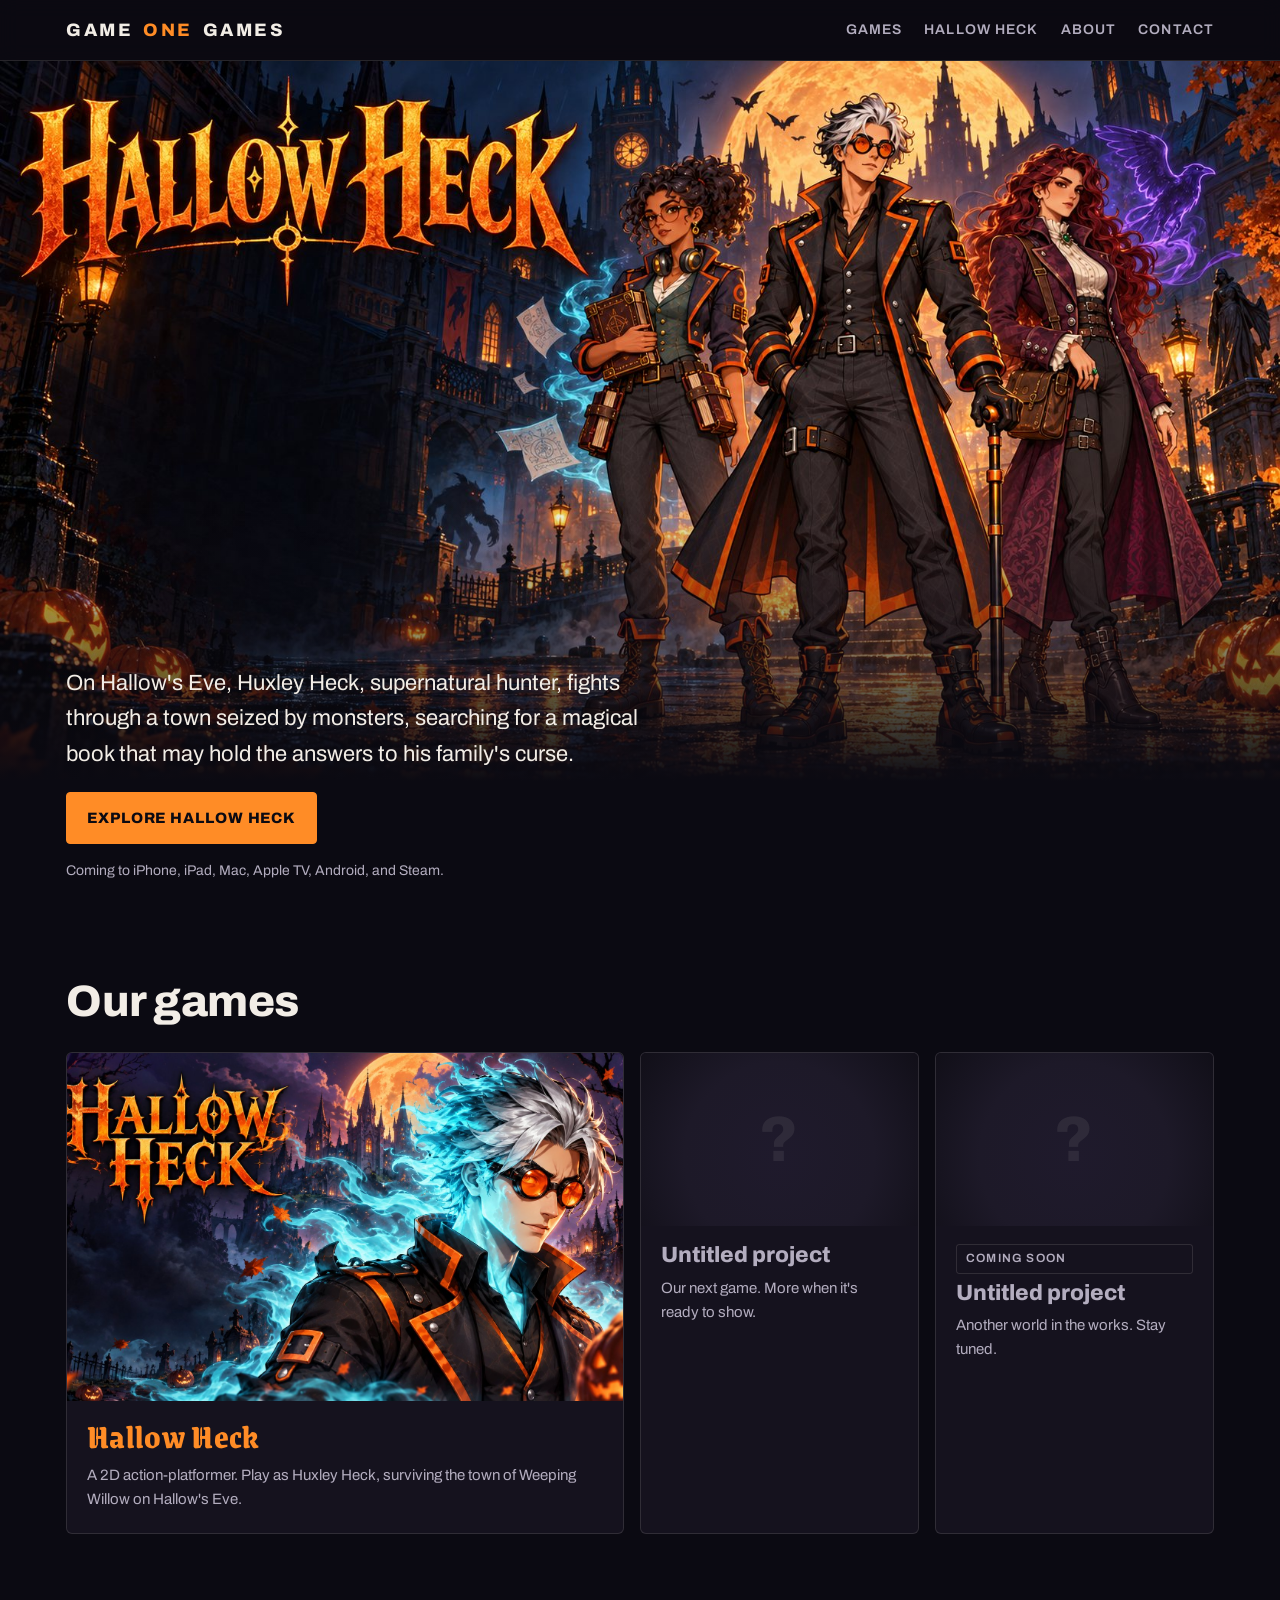
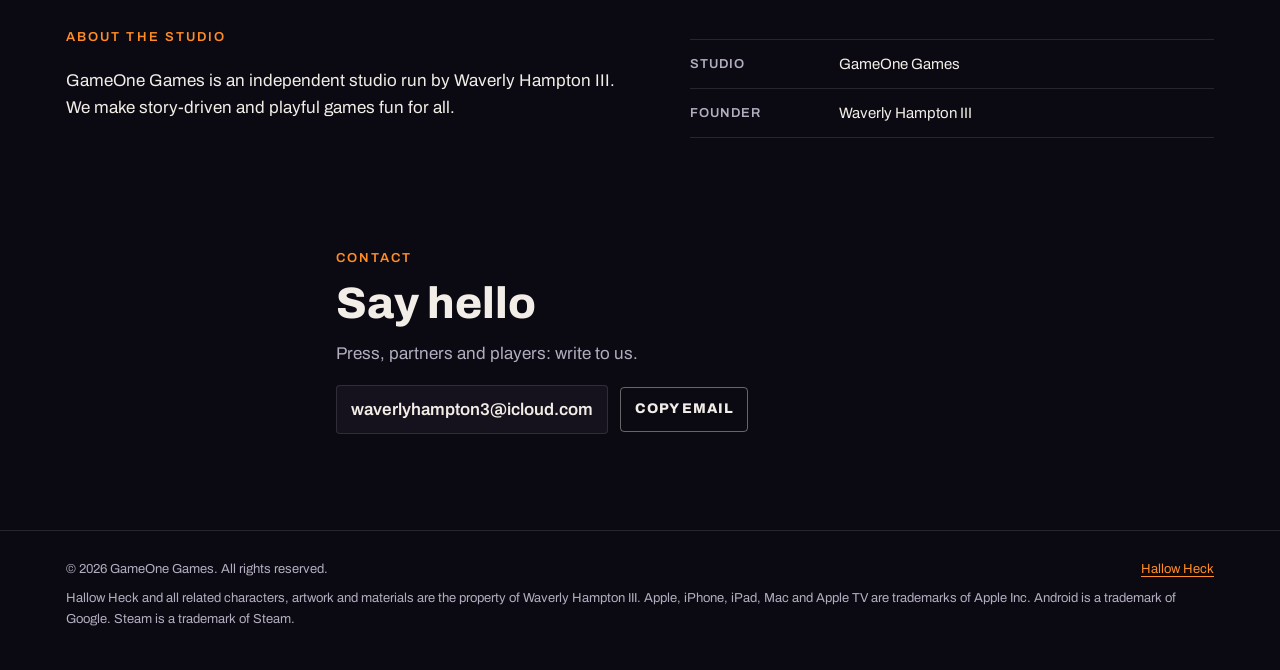
==== index.html @ ec11368b "Website update" ====
<!doctype html>
<html lang="en">
<head>
<meta charset="utf-8">
<meta name="viewport" content="width=device-width, initial-scale=1, viewport-fit=cover">
<title>GameOne Games</title>
<meta name="description" content="GameOne Games is an independent game studio.">
<meta property="og:title" content="GameOne Games">
<meta property="og:description" content="An independent game studio based in Southern California.">
<meta property="og:image" content="assets/img/title_night_watch.jpg">
<meta name="theme-color" content="#0b0a12">
<link rel="icon" href="assets/favicon.png">
<link rel="apple-touch-icon" href="assets/apple-touch-icon.png">
<link rel="preload" href="assets/fonts/Archivo-ExtraBold.woff2" as="font" type="font/woff2" crossorigin>
<link rel="stylesheet" href="assets/site.css">
</head>
<body>

<header class="site-head">
  <div class="wrap">
    <a class="wordmark" href="./" aria-label="GameOne Games home">Game<span class="one">One</span> Games</a>
    <nav class="nav" aria-label="Main">
      <a href="#games">Games</a>
      <a href="hallow-heck/">Hallow Heck</a>
      <a href="#about">About</a>
      <a href="#contact">Contact</a>
    </nav>
  </div>
</header>

<main id="main">
  <section class="home-hero" aria-labelledby="hero-title">
    <div class="hero-art">
      <img src="assets/img/title_night_watch.jpg" alt="Hallow Heck title art: Huxley Heck, Circe Cirila and Morgan Magisty on a moonlit street in Weeping Willow." width="1672" height="941">
    </div>
    <div class="wrap hero-text">
      <h1 id="hero-title" class="sr-only">Hallow Heck</h1>
      <p class="pitch">On Hallow's Eve, Huxley Heck, supernatural hunter, fights through a town seized by monsters, searching for a magical book that may hold the answers to his family's curse.</p>
      <div class="actions">
        <a class="btn" href="hallow-heck/">Explore Hallow Heck</a>
      </div>
      <p class="note">Coming to iPhone, iPad, Mac, Apple TV, Android, and Steam.</p>
    </div>
  </section>

  <section class="section" id="games" aria-labelledby="games-title">
    <div class="wrap">
      <div class="section-head">
        <h2 id="games-title">Our games</h2>
      </div>
      <div class="games">
        <a class="game-card featured" href="hallow-heck/">
          <div class="art"><img src="assets/img/title_between_worlds.jpg" alt="Hauntly Hux, glowing with spectral flame, in front of a moonlit cathedral" loading="lazy" width="1672" height="941"></div>
          <div class="body">
            <h3>Hallow Heck</h3>
            <p>A 2D action-platformer. Play as Huxley Heck, surviving the town of Weeping Willow on Hallow's Eve.</p>
          </div>
        </a>
        <div class="game-card soon">
          <div class="art" aria-hidden="true"><span>?</span></div>
          <div class="body">
            <h3>Untitled project</h3>
            <p>Our next game. More when it's ready to show.</p>
          </div>
        </div>
        <div class="game-card soon">
          <div class="art" aria-hidden="true"><span>?</span></div>
          <div class="body">
            <span class="chip">Coming soon</span>
            <h3>Untitled project</h3>
            <p>Another world in the works. Stay tuned.</p>
          </div>
        </div>
      </div>
    </div>
  </section>

  <section class="section" id="about" aria-labelledby="about-title">
    <div class="wrap about">
      <div class="read">
        <span class="eyebrow">About the studio</span>
        <p style="margin-top: 18px;">GameOne Games is an independent studio run by Waverly Hampton III. We make story-driven and playful games fun for all.</p>
      </div>
      <dl class="facts">
        <div><dt>Studio</dt><dd>GameOne Games</dd></div>
        <div><dt>Founder</dt><dd>Waverly Hampton III</dd></div>
      </dl>
    </div>
  </section>

  <section class="section" id="contact" aria-labelledby="contact-title">
    <div class="wrap read">
      <span class="eyebrow">Contact</span>
      <h2 id="contact-title" style="font-family: var(--studio); font-weight: 800; font-size: clamp(30px, 4vw, 44px); margin-top: 10px;">Say hello</h2>
      <p style="margin-top: 14px;" class="muted">Press, partners and players: write to us.</p>
      <div class="contact-box">
        <code id="email">waverlyhampton3@icloud.com</code>
        <button type="button" data-copy="email">Copy email</button>
      </div>
    </div>
  </section>
</main>

<footer class="site-foot">
  <div class="wrap">
    <div class="row"><span>© 2026 GameOne Games. All rights reserved.</span><a href="hallow-heck/">Hallow Heck</a></div>
    <span>Hallow Heck and all related characters, artwork and materials are the property of Waverly Hampton III. Apple, iPhone, iPad, Mac and Apple TV are trademarks of Apple Inc. Android is a trademark of Google. Steam is a trademark of Steam.</span>
  </div>
</footer>

<script>
  // Copy the email address (falls back to selecting it).
  document.querySelectorAll("[data-copy]").forEach(function (button) {
    button.addEventListener("click", function () {
      var el = document.getElementById(button.dataset.copy);
      var text = el.textContent.trim();
      var done = function () { button.textContent = "Copied"; setTimeout(function () { button.textContent = "Copy email"; }, 1600); };
      var select = function () { var r = document.createRange(); r.selectNodeContents(el); var s = getSelection(); s.removeAllRanges(); s.addRange(r); };
      if (navigator.clipboard) { navigator.clipboard.writeText(text).then(done, select); } else { select(); }
    });
  });
</script>
</body>
</html>
---- assets/site.css ----
/* GameOne Games: the studio pages set in Archivo; Hallow Heck's own pages in the game's Grenze
   and Grenze Gotisch, its night-street palette and its menu orange. One stylesheet for both. */

@font-face { font-family: "Archivo"; src: url("fonts/Archivo-Regular.woff2") format("woff2"); font-weight: 400; font-display: swap; }
@font-face { font-family: "Archivo"; src: url("fonts/Archivo-SemiBold.woff2") format("woff2"); font-weight: 600; font-display: swap; }
@font-face { font-family: "Archivo"; src: url("fonts/Archivo-ExtraBold.woff2") format("woff2"); font-weight: 800; font-display: swap; }
@font-face { font-family: "Grenze"; src: url("fonts/Grenze-Regular.woff2") format("woff2"); font-weight: 400; font-display: swap; }
@font-face { font-family: "Grenze"; src: url("fonts/Grenze-SemiBold.woff2") format("woff2"); font-weight: 600; font-display: swap; }
@font-face { font-family: "Grenze"; src: url("fonts/Grenze-Bold.woff2") format("woff2"); font-weight: 700; font-display: swap; }
@font-face { font-family: "Grenze Gotisch"; src: url("fonts/GrenzeGotisch-Bold.woff2") format("woff2"); font-weight: 700; font-display: swap; }
@font-face { font-family: "Grenze Gotisch"; src: url("fonts/GrenzeGotisch-ExtraBold.woff2") format("woff2"); font-weight: 800; font-display: swap; }

:root {
  color-scheme: dark;
  --void: #0b0a12;        /* the night behind everything */
  --panel: #15121e;       /* raised surfaces */
  --panel-2: #1d1928;
  --line: rgba(242, 237, 230, 0.12);
  --bone: #f2ede6;        /* text */
  --mist: #b3adbf;        /* secondary text */
  --ember: #ff8c26;       /* the game's menu orange */
  --ember-deep: #e8742a;  /* Hux's trim */
  --spectral: #5fd3e0;    /* Hauntly glow, Circe */
  --violet: #b67cff;      /* Morgan */
  --blood: #ff594a;       /* GAME OVER */
  --studio: "Archivo", "Helvetica Neue", Arial, sans-serif;
  --hh-display: "Grenze Gotisch", "Luminari", Georgia, serif;
  --hh-text: "Grenze", Georgia, "Times New Roman", serif;
  --gutter: max(16px, env(safe-area-inset-left, 0px));
  --gutter-r: max(16px, env(safe-area-inset-right, 0px));
}

* { box-sizing: border-box; }
html { scroll-behavior: smooth; }
@media (prefers-reduced-motion: reduce) { html { scroll-behavior: auto; } *, *::before, *::after { animation: none !important; transition: none !important; } }
body { margin: 0; background: var(--void); color: var(--bone); font-family: var(--studio); font-size: 17px; line-height: 1.6; -webkit-font-smoothing: antialiased; }
img { max-width: 100%; height: auto; display: block; }
a { color: var(--ember); text-underline-offset: 3px; }
a:hover { color: #ffb066; }
:focus-visible { outline: 2px solid var(--spectral); outline-offset: 3px; border-radius: 2px; }
p { margin: 0; }
h1, h2, h3 { margin: 0; text-wrap: balance; line-height: 1.05; }
.wrap { max-width: 1180px; margin: 0 auto; padding-left: var(--gutter); padding-right: var(--gutter-r); }
.read { max-width: 64ch; }
.skip { position: absolute; left: -999px; top: 8px; background: var(--ember); color: var(--void); padding: 8px 12px; z-index: 100; }
.skip:focus { left: 8px; }

/* ---------- Site header (both pages) ---------- */
.site-head { position: sticky; top: 0; z-index: 50; background: rgba(11, 10, 18, 0.82); backdrop-filter: blur(10px); -webkit-backdrop-filter: blur(10px); border-bottom: 1px solid var(--line); padding-top: env(safe-area-inset-top, 0px); }
.site-head .wrap { display: flex; align-items: center; justify-content: space-between; gap: 16px; min-height: 60px; }
.wordmark { font-family: var(--studio); font-weight: 800; font-size: 18px; letter-spacing: 0.14em; text-transform: uppercase; color: var(--bone); text-decoration: none; display: inline-flex; align-items: center; gap: 10px; white-space: nowrap; }
.wordmark .one { color: var(--ember); }
.wordmark:hover { color: var(--bone); }
.nav { display: flex; gap: 22px; flex-wrap: wrap; justify-content: flex-end; }
.nav a { color: var(--mist); text-decoration: none; font-weight: 600; font-size: 14px; letter-spacing: 0.08em; text-transform: uppercase; }
.nav a:hover, .nav a[aria-current="page"] { color: var(--bone); }
@media (max-width: 560px) { .nav { gap: 14px; } .nav a { font-size: 12px; } .wordmark { font-size: 15px; letter-spacing: 0.1em; } }

.eyebrow { font-family: var(--studio); font-weight: 600; font-size: 13px; letter-spacing: 0.16em; text-transform: uppercase; color: var(--ember); }
.btn { display: inline-flex; align-items: center; gap: 8px; font-family: var(--studio); font-weight: 800; font-size: 15px; letter-spacing: 0.06em; text-transform: uppercase; text-decoration: none; padding: 13px 20px; border-radius: 4px; border: 1.5px solid var(--ember); color: var(--void); background: var(--ember); transition: transform 0.15s, background 0.15s; }
.btn:hover { background: #ffa04d; color: var(--void); transform: translateY(-1px); }
.btn.ghost { background: transparent; color: var(--bone); border-color: rgba(242, 237, 230, 0.4); }
.btn.ghost:hover { border-color: var(--bone); color: var(--bone); }
.chip { display: inline-block; font-family: var(--studio); font-weight: 600; font-size: 12px; letter-spacing: 0.1em; text-transform: uppercase; padding: 4px 9px; border-radius: 3px; border: 1px solid var(--line); color: var(--mist); }

/* ---------- Studio home ---------- */
.sr-only { position: absolute; width: 1px; height: 1px; overflow: hidden; clip: rect(0 0 0 0); white-space: nowrap; }
/* The hero: the approved title artwork shown whole (its HALLOW HECK lettering is the title),
   fading into the page, with the text just below it. */
.hero-art { position: relative; width: 100%; aspect-ratio: 1672 / 941; max-height: 86vh; overflow: hidden; }
.hero-art img { position: absolute; inset: 0; width: 100%; height: 100%; object-fit: cover; object-position: center top; }
.hero-art::after { content: ""; position: absolute; inset: 0; background: linear-gradient(0deg, var(--void) 0%, rgba(11, 10, 18, 0.6) 14%, rgba(11, 10, 18, 0) 40%); }
.hero-text { position: relative; z-index: 1; margin-top: clamp(-150px, -9vw, -24px); display: grid; gap: 16px; padding-bottom: 8px; }
.home-hero .pitch { font-size: clamp(18px, 2vw, 22px); max-width: 46ch; color: var(--bone); }
.home-hero .actions { display: flex; gap: 12px; flex-wrap: wrap; margin-top: 4px; }
.home-hero .note { color: var(--mist); font-size: 14px; }

.section { padding-block: 88px 0; }
.section-head { display: flex; justify-content: space-between; align-items: end; gap: 16px; flex-wrap: wrap; margin-bottom: 28px; }
.section-head h2 { font-family: var(--studio); font-weight: 800; font-size: clamp(30px, 4vw, 44px); letter-spacing: -0.01em; }

.games { display: grid; grid-template-columns: 2fr 1fr 1fr; gap: 16px; }
.game-card { position: relative; display: grid; grid-template-rows: auto 1fr; background: var(--panel); border: 1px solid var(--line); border-radius: 6px; overflow: hidden; text-decoration: none; color: var(--bone); min-width: 0; }
.game-card .art { aspect-ratio: 16 / 10; overflow: hidden; background: var(--panel-2); }
.game-card .art img { width: 100%; height: 100%; object-fit: cover; transition: transform 0.5s; }
.game-card:hover .art img { transform: scale(1.03); }
.game-card .body { padding: 18px 20px 22px; display: grid; gap: 8px; align-content: start; }
.game-card h3 { font-family: var(--studio); font-weight: 800; font-size: 22px; }
.game-card.featured h3 { font-family: var(--hh-display); font-size: 34px; color: var(--ember); letter-spacing: 0.01em; }
.game-card p { color: var(--mist); font-size: 15px; }
.game-card.featured:hover { border-color: rgba(255, 140, 38, 0.6); }
.game-card.featured:hover h3 { color: #ffa04d; }
.soon .art { display: grid; place-items: center; background: radial-gradient(circle at 50% 60%, #1f1a2c 0%, var(--panel-2) 55%, #110f18 100%); }
.soon .art span { font-family: var(--studio); font-weight: 800; font-size: 64px; color: rgba(242, 237, 230, 0.08); letter-spacing: 0.04em; }
.soon .body h3 { color: var(--mist); }
@media (max-width: 860px) { .games { grid-template-columns: minmax(0, 1fr) minmax(0, 1fr); } .games .featured { grid-column: 1 / -1; } }
@media (max-width: 520px) { .games { grid-template-columns: minmax(0, 1fr); } }

.about { display: grid; grid-template-columns: minmax(0, 1.1fr) minmax(0, 1fr); gap: 48px; align-items: start; }
.about p + p { margin-top: 14px; }
.about .facts { display: grid; gap: 0; border-top: 1px solid var(--line); }
.about .facts div { display: grid; grid-template-columns: 9em minmax(0, 1fr); gap: 14px; padding-block: 12px; border-bottom: 1px solid var(--line); font-size: 15px; }
.about .facts dt { color: var(--mist); font-weight: 600; font-size: 13px; letter-spacing: 0.08em; text-transform: uppercase; padding-top: 2px; }
.about .facts dd { margin: 0; }
@media (max-width: 760px) { .about { grid-template-columns: minmax(0, 1fr); gap: 28px; } }

.contact-box { display: flex; flex-wrap: wrap; gap: 12px; align-items: center; margin-top: 18px; }
.contact-box code { font-family: var(--studio); font-size: 17px; font-weight: 600; background: var(--panel); border: 1px solid var(--line); padding: 10px 14px; border-radius: 4px; user-select: all; overflow-wrap: anywhere; }
.contact-box button { font: inherit; font-weight: 800; font-size: 14px; letter-spacing: 0.06em; text-transform: uppercase; background: transparent; color: var(--bone); border: 1.5px solid rgba(242, 237, 230, 0.4); border-radius: 4px; padding: 10px 14px; cursor: pointer; }
.contact-box button:hover { border-color: var(--bone); }

.site-foot { margin-top: 96px; border-top: 1px solid var(--line); padding-block: 28px calc(40px + env(safe-area-inset-bottom, 0px)); color: var(--mist); font-size: 13px; }
.site-foot .wrap { display: grid; gap: 8px; }
.site-foot .row { display: flex; justify-content: space-between; gap: 16px; flex-wrap: wrap; }

/* ---------- Hallow Heck page ---------- */
.hh { font-family: var(--hh-text); font-size: 19px; }
.hh h2 { font-family: var(--hh-display); font-weight: 800; font-size: clamp(38px, 5.4vw, 60px); color: var(--bone); letter-spacing: 0.01em; }
.hh h3 { font-family: var(--hh-display); font-weight: 700; font-size: 28px; color: var(--ember); letter-spacing: 0.01em; }
.hh .eyebrow { font-family: var(--hh-text); font-weight: 700; font-size: 14px; letter-spacing: 0.2em; }
.hh .lead { font-size: clamp(20px, 2.2vw, 24px); color: var(--bone); }
.hh .muted { color: var(--mist); }

.hh-hero .hero-art .slide { opacity: 0; transition: opacity 1.6s ease; }
.hh-hero .hero-art .slide.on { opacity: 1; }
.hh-hero .actions { display: flex; gap: 12px; flex-wrap: wrap; margin-top: 4px; }
.hh .btn { font-family: var(--hh-text); font-weight: 700; font-size: 17px; letter-spacing: 0.04em; text-transform: none; }

.toc { position: sticky; top: calc(60px + env(safe-area-inset-top, 0px)); z-index: 40; background: rgba(11, 10, 18, 0.9); backdrop-filter: blur(8px); -webkit-backdrop-filter: blur(8px); border-bottom: 1px solid var(--line); }
.toc .wrap { display: flex; gap: 22px; overflow-x: auto; scrollbar-width: none; min-height: 46px; align-items: center; }
.toc .wrap::-webkit-scrollbar { display: none; }
.toc a { color: var(--mist); text-decoration: none; font-weight: 600; font-size: 16px; white-space: nowrap; }
.toc a:hover { color: var(--ember); }

.hh-section { padding-block: 96px 0; scroll-margin-top: 110px; }
.hh-section .head { display: grid; gap: 12px; margin-bottom: 34px; }

.story { display: grid; grid-template-columns: minmax(0, 1fr) minmax(0, 1fr); gap: 48px; align-items: center; }
.story p + p { margin-top: 14px; }
.story figure { margin: 0; }
.story figure img { border-radius: 4px; border: 1px solid var(--line); }
figcaption { font-size: 15px; color: var(--mist); margin-top: 8px; }
@media (max-width: 860px) { .story { grid-template-columns: minmax(0, 1fr); gap: 28px; } }

.powers { display: grid; grid-template-columns: repeat(3, minmax(0, 1fr)); gap: 26px; }
.power { display: grid; gap: 10px; align-content: start; padding-top: 18px; border-top: 2px solid var(--ember); }
.power.spectral { border-top-color: var(--spectral); }
.power.spectral h3 { color: var(--spectral); }
.power img { width: 64px; height: 64px; object-fit: contain; }
@media (max-width: 860px) { .powers { grid-template-columns: minmax(0, 1fr); } }

.tech { margin-top: 44px; display: grid; grid-template-columns: repeat(auto-fit, minmax(min(100%, 250px), 1fr)); gap: 0 32px; }
.tech div { display: grid; grid-template-columns: 44px minmax(0, 1fr); gap: 14px; align-items: center; padding-block: 12px; border-bottom: 1px solid var(--line); }
.tech img { width: 44px; height: 44px; object-fit: contain; }
.tech b { font-family: var(--hh-display); font-weight: 700; font-size: 21px; color: var(--ember); display: block; line-height: 1.1; }
.tech span { color: var(--mist); font-size: 16px; }

.shots { display: grid; grid-template-columns: repeat(2, minmax(0, 1fr)); gap: 14px; margin-top: 40px; }
.shots figure { margin: 0; min-width: 0; }
.shots img { width: 100%; border-radius: 4px; border: 1px solid var(--line); }
.shots .wide { grid-column: 1 / -1; }
@media (max-width: 700px) { .shots { grid-template-columns: minmax(0, 1fr); } }

.cast { display: grid; grid-template-columns: repeat(3, minmax(0, 1fr)); gap: 16px; }
.member { background: linear-gradient(180deg, var(--panel-2) 0%, var(--panel) 100%); border: 1px solid var(--line); border-radius: 6px; padding: 22px 22px 24px; display: grid; gap: 12px; align-content: start; min-width: 0; }
.member .sprite { height: 230px; display: grid; place-items: end center; }
.member .sprite img { max-height: 230px; width: auto; filter: drop-shadow(0 10px 18px rgba(0, 0, 0, 0.55)); }
.member h3 { font-size: 30px; }
.member.circe h3 { color: var(--spectral); }
.member.morgan h3 { color: var(--violet); }
.member .role { font-size: 14px; letter-spacing: 0.16em; text-transform: uppercase; color: var(--mist); font-weight: 700; }
.member p { font-size: 17px; }
@media (max-width: 860px) { .cast { grid-template-columns: minmax(0, 1fr); } .member .sprite { height: 200px; } .member .sprite img { max-height: 200px; } }

.sheets { display: grid; gap: 14px; margin-top: 18px; }
.sheets img { border-radius: 4px; border: 1px solid var(--line); }

.features { display: grid; grid-template-columns: repeat(3, minmax(0, 1fr)); gap: 28px; }
.features ul { margin: 12px 0 0; padding: 0; list-style: none; display: grid; gap: 8px; }
.features li { padding-left: 18px; position: relative; color: var(--bone); font-size: 17px; }
.features li::before { content: ""; position: absolute; left: 0; top: 0.62em; width: 7px; height: 7px; background: var(--ember); transform: rotate(45deg); }
@media (max-width: 860px) { .features { grid-template-columns: minmax(0, 1fr); } }

.free { display: grid; grid-template-columns: auto minmax(0, 1fr); gap: 28px; align-items: center; background: var(--panel); border: 1px solid var(--line); border-radius: 8px; padding: clamp(22px, 4vw, 40px); }
.free img { width: 120px; height: 120px; border-radius: 26px; }
.logos { display: flex; flex-wrap: wrap; gap: 28px; margin-top: 18px; color: var(--bone); }
.logos svg { width: 44px; height: 44px; }
@media (max-width: 560px) { .free { grid-template-columns: minmax(0, 1fr); } .free img { width: 96px; height: 96px; border-radius: 21px; } }

.muted { color: var(--mist); }
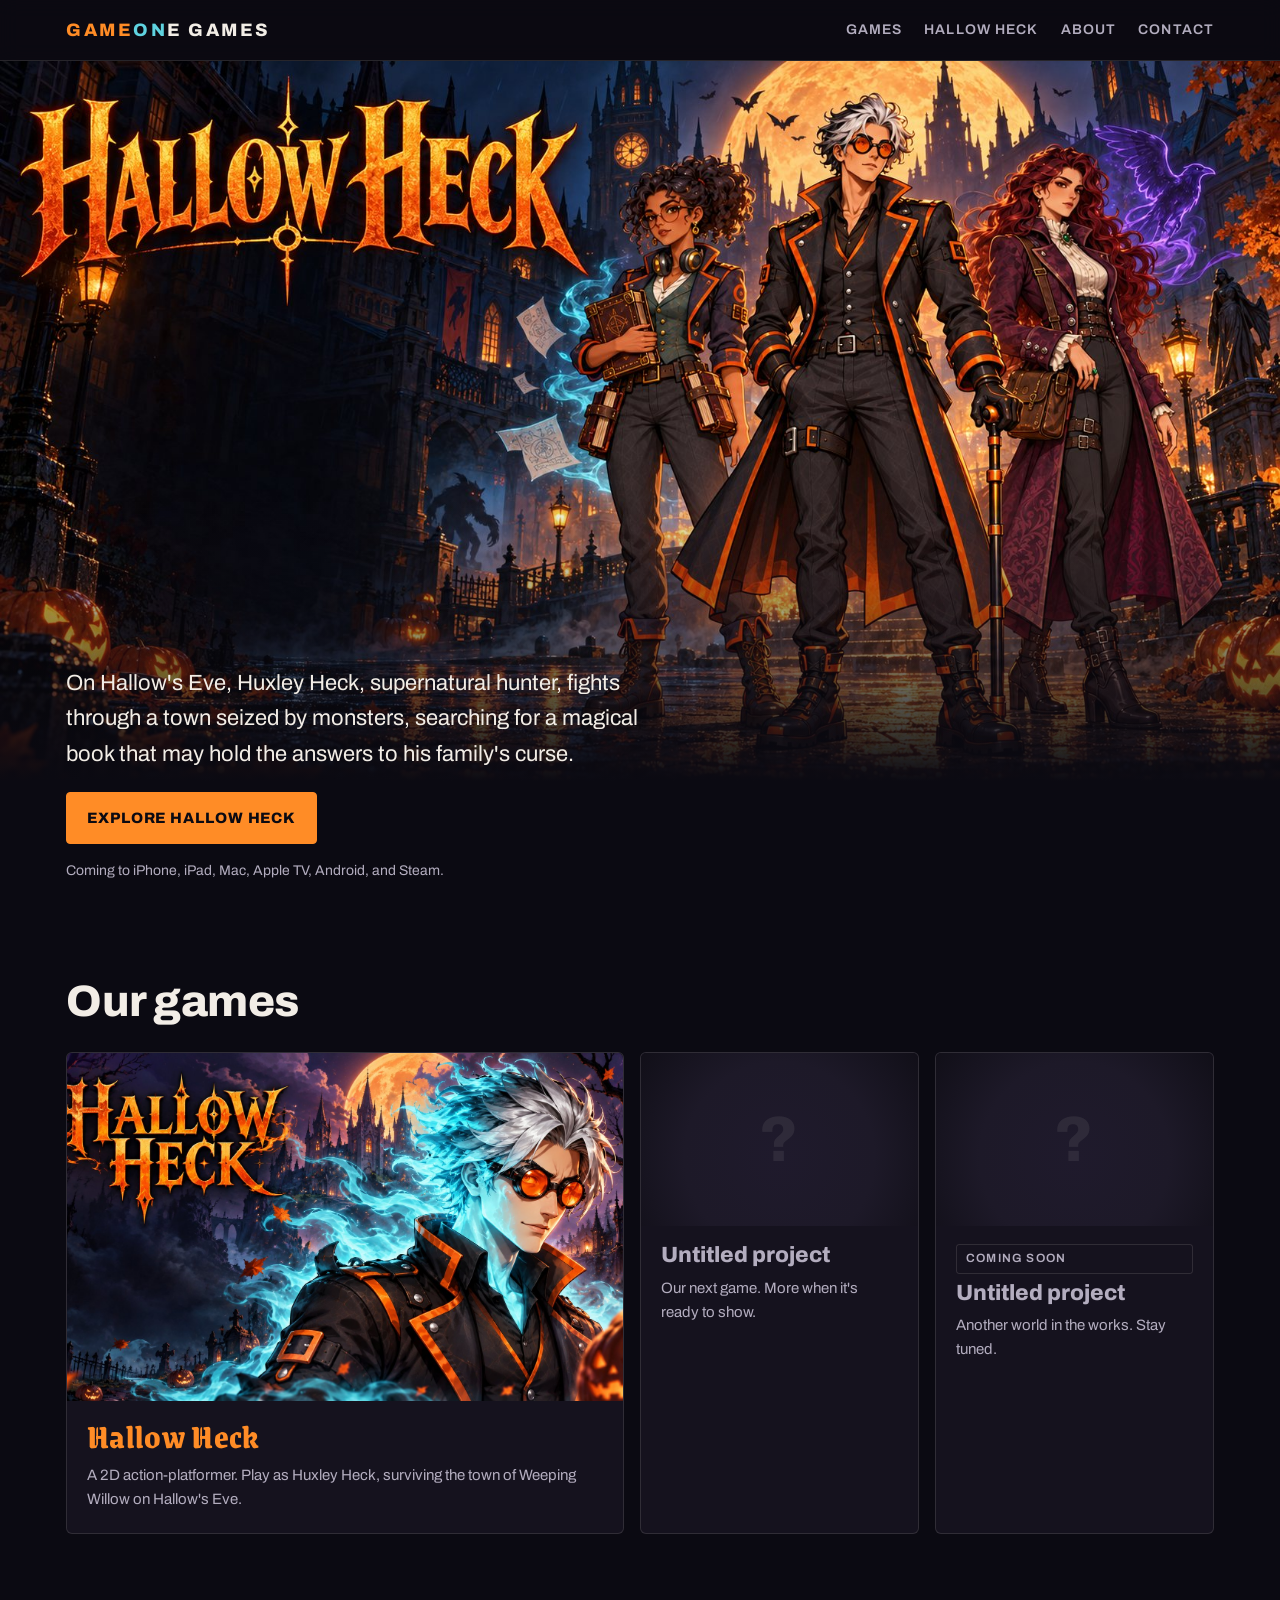
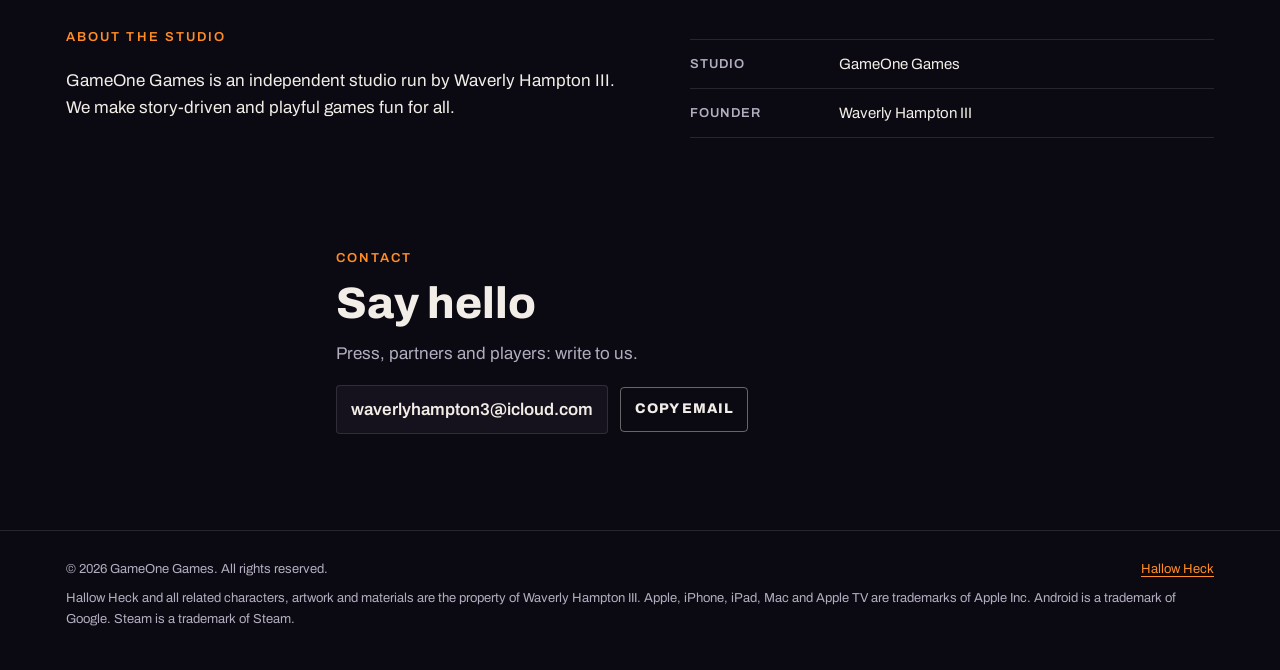
==== commit 516b139c: "Website update" ====
--- a/index.html
+++ b/index.html
@@ -18,7 +18,7 @@
 
 <header class="site-head">
   <div class="wrap">
-    <a class="wordmark" href="./" aria-label="GameOne Games home">Game<span class="one">One</span> Games</a>
+    <a class="wordmark" href="./" aria-label="GameOne Games home"><span class="game">Game</span><span class="on">On</span>e Games</a>
     <nav class="nav" aria-label="Main">
       <a href="#games">Games</a>
       <a href="hallow-heck/">Hallow Heck</a>
--- a/assets/site.css
+++ b/assets/site.css
@@ -48,8 +48,10 @@
 /* ---------- Site header (both pages) ---------- */
 .site-head { position: sticky; top: 0; z-index: 50; background: rgba(11, 10, 18, 0.82); backdrop-filter: blur(10px); -webkit-backdrop-filter: blur(10px); border-bottom: 1px solid var(--line); padding-top: env(safe-area-inset-top, 0px); }
 .site-head .wrap { display: flex; align-items: center; justify-content: space-between; gap: 16px; min-height: 60px; }
-.wordmark { font-family: var(--studio); font-weight: 800; font-size: 18px; letter-spacing: 0.14em; text-transform: uppercase; color: var(--bone); text-decoration: none; display: inline-flex; align-items: center; gap: 10px; white-space: nowrap; }
-.wordmark .one { color: var(--ember); }
+/* GameOne Games, with GAME and ON picked out: "Game On" is the studio's slogan. */
+.wordmark { font-family: var(--studio); font-weight: 800; font-size: 18px; letter-spacing: 0.14em; text-transform: uppercase; color: var(--bone); text-decoration: none; white-space: nowrap; }
+.wordmark .game { color: var(--ember); }
+.wordmark .on { color: var(--spectral); }
 .wordmark:hover { color: var(--bone); }
 .nav { display: flex; gap: 22px; flex-wrap: wrap; justify-content: flex-end; }
 .nav a { color: var(--mist); text-decoration: none; font-weight: 600; font-size: 14px; letter-spacing: 0.08em; text-transform: uppercase; }
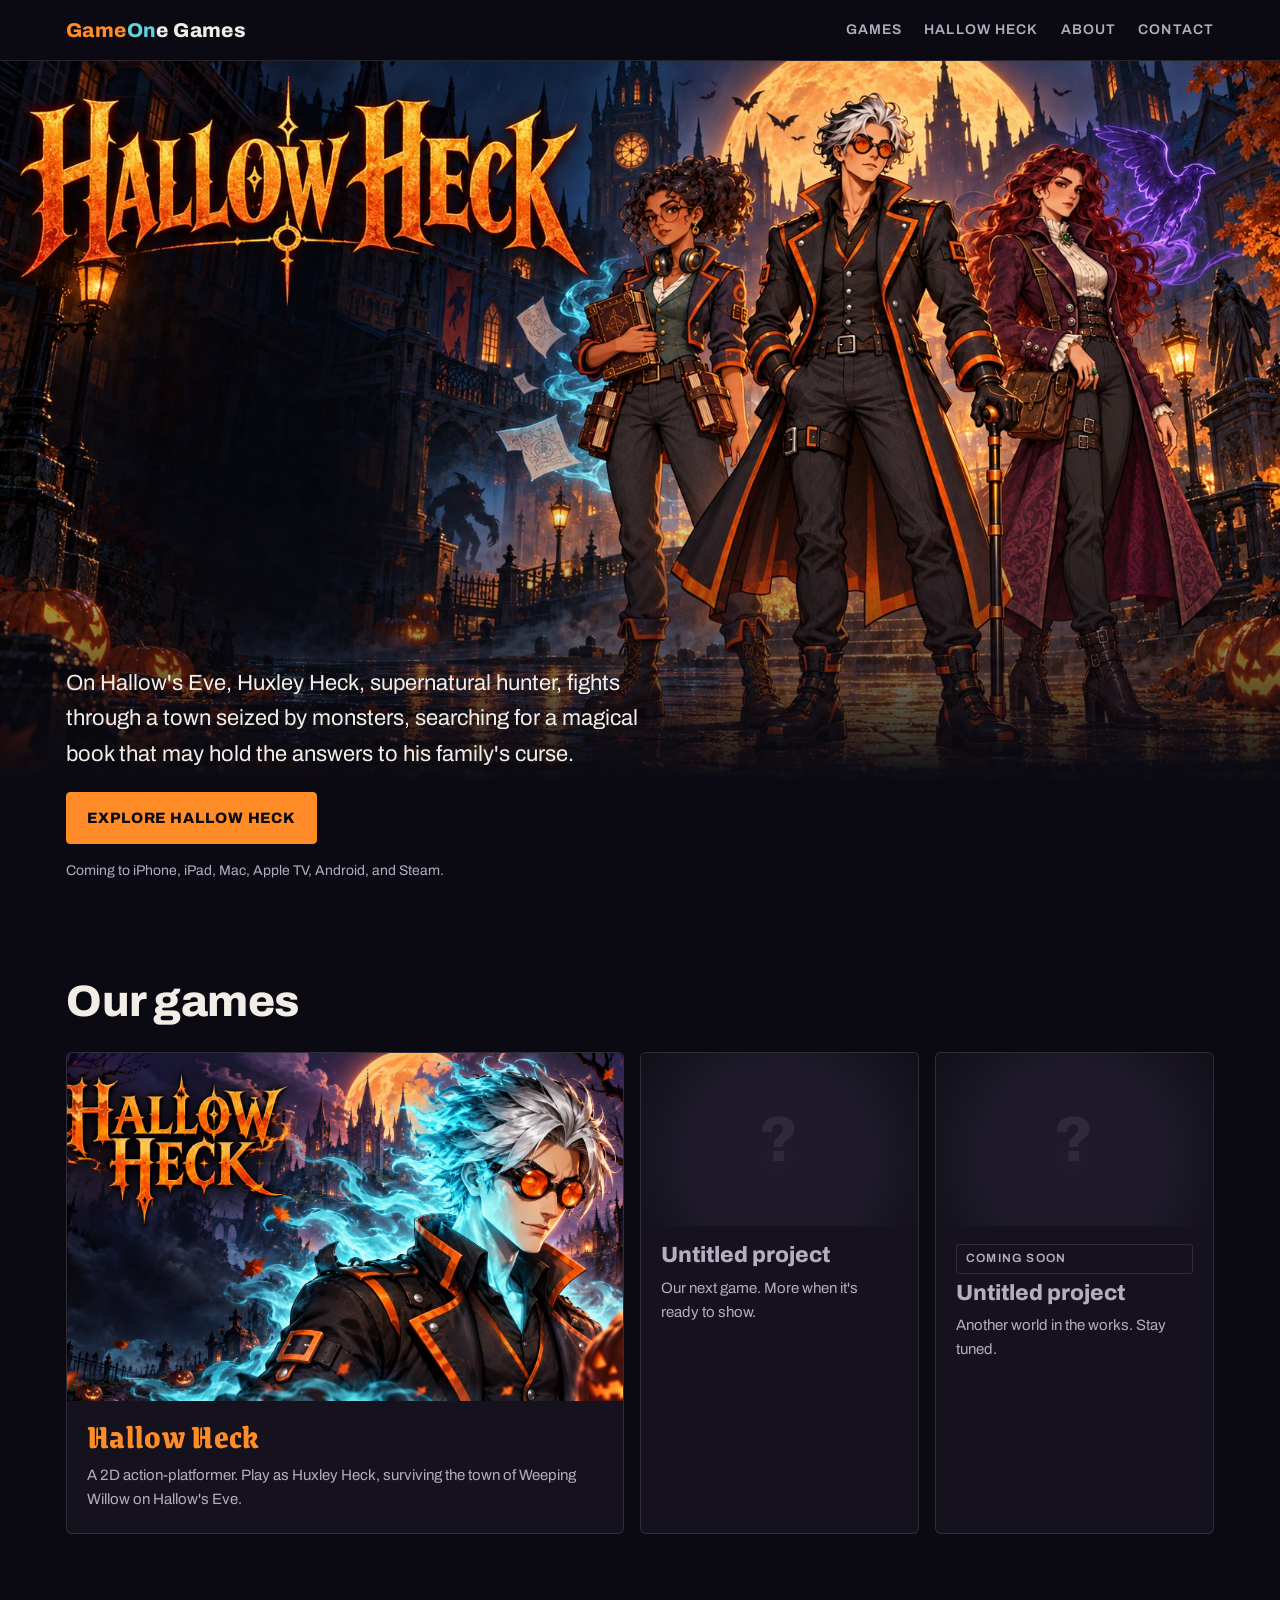
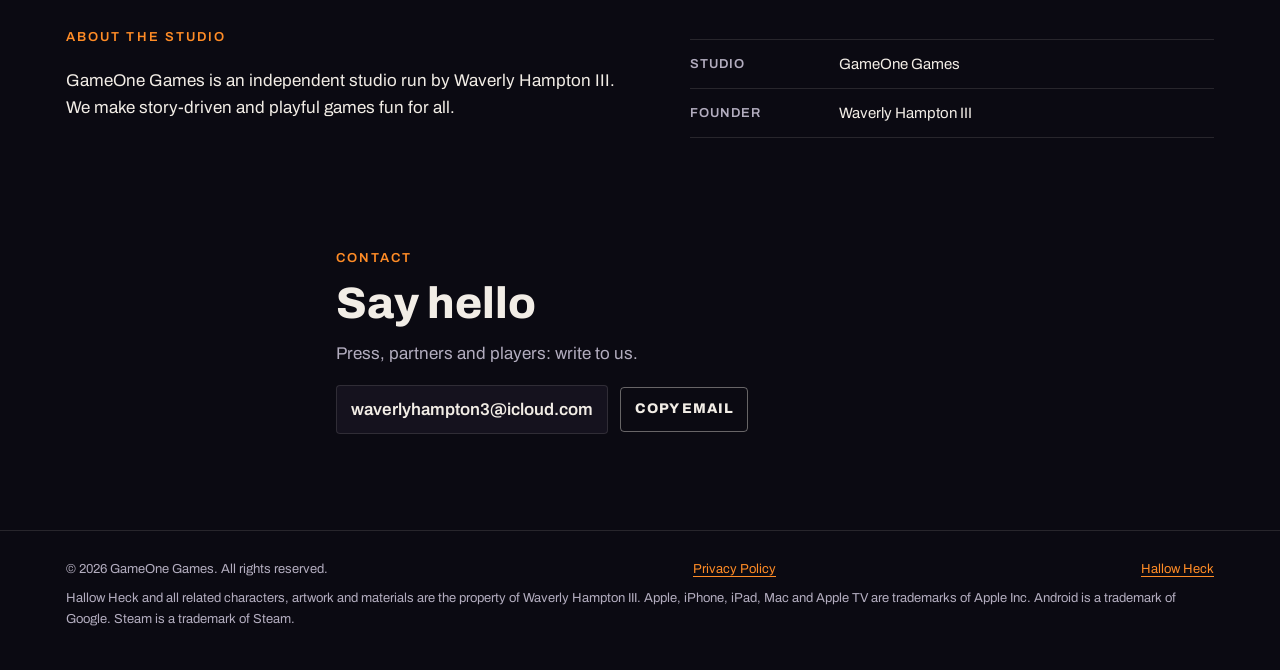
==== commit 93307839: "Add Hallow Heck privacy policy and footer links" ====
--- a/index.html
+++ b/index.html
@@ -103,7 +103,7 @@
 
 <footer class="site-foot">
   <div class="wrap">
-    <div class="row"><span>© 2026 GameOne Games. All rights reserved.</span><a href="hallow-heck/">Hallow Heck</a></div>
+    <div class="row"><span>© 2026 GameOne Games. All rights reserved.</span><a href="privacy/">Privacy Policy</a><a href="hallow-heck/">Hallow Heck</a></div>
     <span>Hallow Heck and all related characters, artwork and materials are the property of Waverly Hampton III. Apple, iPhone, iPad, Mac and Apple TV are trademarks of Apple Inc. Android is a trademark of Google. Steam is a trademark of Steam.</span>
   </div>
 </footer>
--- a/assets/site.css
+++ b/assets/site.css
@@ -49,14 +49,14 @@
 .site-head { position: sticky; top: 0; z-index: 50; background: rgba(11, 10, 18, 0.82); backdrop-filter: blur(10px); -webkit-backdrop-filter: blur(10px); border-bottom: 1px solid var(--line); padding-top: env(safe-area-inset-top, 0px); }
 .site-head .wrap { display: flex; align-items: center; justify-content: space-between; gap: 16px; min-height: 60px; }
 /* GameOne Games, with GAME and ON picked out: "Game On" is the studio's slogan. */
-.wordmark { font-family: var(--studio); font-weight: 800; font-size: 18px; letter-spacing: 0.14em; text-transform: uppercase; color: var(--bone); text-decoration: none; white-space: nowrap; }
+.wordmark { font-family: var(--studio); font-weight: 800; font-size: 20px; letter-spacing: 0.02em; color: var(--bone); text-decoration: none; white-space: nowrap; }
 .wordmark .game { color: var(--ember); }
 .wordmark .on { color: var(--spectral); }
 .wordmark:hover { color: var(--bone); }
 .nav { display: flex; gap: 22px; flex-wrap: wrap; justify-content: flex-end; }
 .nav a { color: var(--mist); text-decoration: none; font-weight: 600; font-size: 14px; letter-spacing: 0.08em; text-transform: uppercase; }
 .nav a:hover, .nav a[aria-current="page"] { color: var(--bone); }
-@media (max-width: 560px) { .nav { gap: 14px; } .nav a { font-size: 12px; } .wordmark { font-size: 15px; letter-spacing: 0.1em; } }
+@media (max-width: 560px) { .nav { gap: 14px; } .nav a { font-size: 12px; } .wordmark { font-size: 17px; } }
 
 .eyebrow { font-family: var(--studio); font-weight: 600; font-size: 13px; letter-spacing: 0.16em; text-transform: uppercase; color: var(--ember); }
 .btn { display: inline-flex; align-items: center; gap: 8px; font-family: var(--studio); font-weight: 800; font-size: 15px; letter-spacing: 0.06em; text-transform: uppercase; text-decoration: none; padding: 13px 20px; border-radius: 4px; border: 1.5px solid var(--ember); color: var(--void); background: var(--ember); transition: transform 0.15s, background 0.15s; }
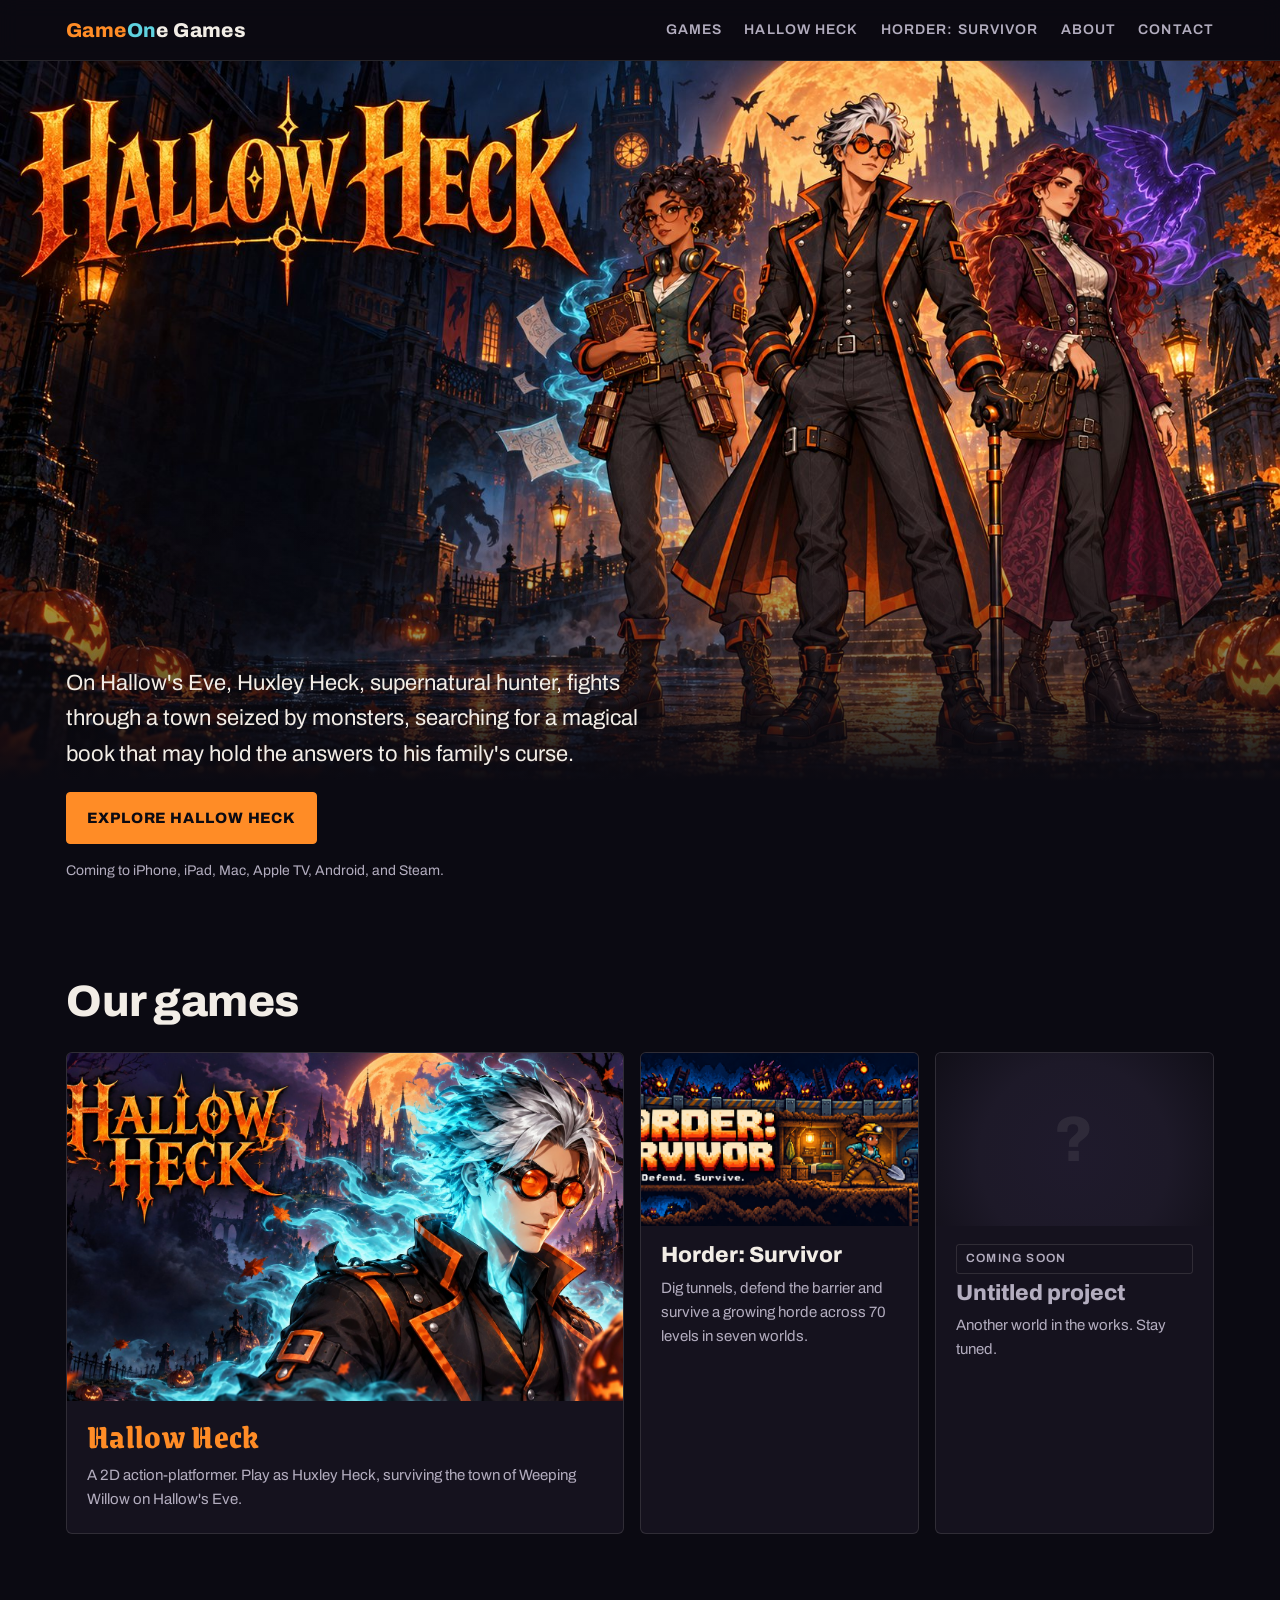
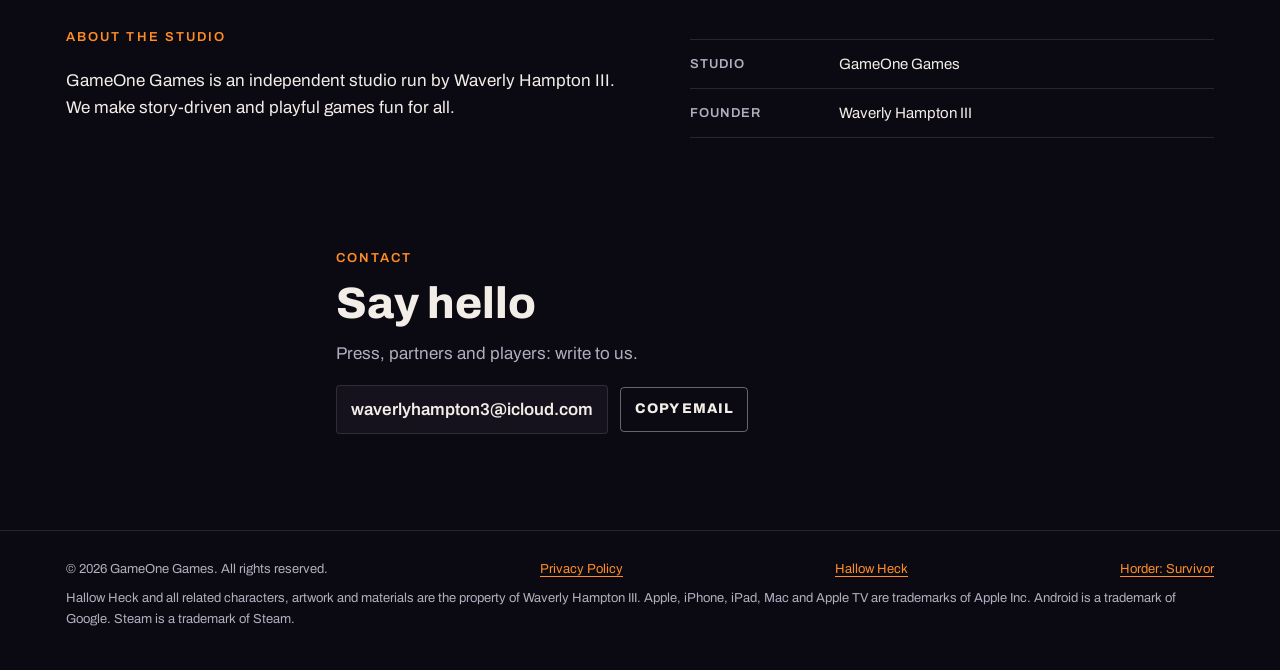
==== commit 95f59a53: "Publish Horder Survivor game page, privacy policy and gameplay media" ====
--- a/index.html
+++ b/index.html
@@ -22,6 +22,7 @@
     <nav class="nav" aria-label="Main">
       <a href="#games">Games</a>
       <a href="hallow-heck/">Hallow Heck</a>
+      <a href="horder/">Horder: Survivor</a>
       <a href="#about">About</a>
       <a href="#contact">Contact</a>
     </nav>
@@ -56,13 +57,10 @@
             <p>A 2D action-platformer. Play as Huxley Heck, surviving the town of Weeping Willow on Hallow's Eve.</p>
           </div>
         </a>
-        <div class="game-card soon">
-          <div class="art" aria-hidden="true"><span>?</span></div>
-          <div class="body">
-            <h3>Untitled project</h3>
-            <p>Our next game. More when it's ready to show.</p>
-          </div>
-        </div>
+        <a class="game-card" href="horder/">
+          <div class="art"><img src="assets/horder/header.png" alt="Horder: Survivor — Dig. Defend. Survive." loading="lazy"></div>
+          <div class="body"><h3>Horder: Survivor</h3><p>Dig tunnels, defend the barrier and survive a growing horde across 70 levels in seven worlds.</p></div>
+        </a>
         <div class="game-card soon">
           <div class="art" aria-hidden="true"><span>?</span></div>
           <div class="body">
@@ -103,7 +101,8 @@
 
 <footer class="site-foot">
   <div class="wrap">
-    <div class="row"><span>© 2026 GameOne Games. All rights reserved.</span><a href="privacy/">Privacy Policy</a><a href="hallow-heck/">Hallow Heck</a></div>
+    <div class="row"><span>© 2026 GameOne Games. All rights reserved.</span><a href="privacy/">Privacy Policy</a><a href="hallow-heck/">Hallow Heck</a>
+      <a href="horder/">Horder: Survivor</a></div>
     <span>Hallow Heck and all related characters, artwork and materials are the property of Waverly Hampton III. Apple, iPhone, iPad, Mac and Apple TV are trademarks of Apple Inc. Android is a trademark of Google. Steam is a trademark of Steam.</span>
   </div>
 </footer>
